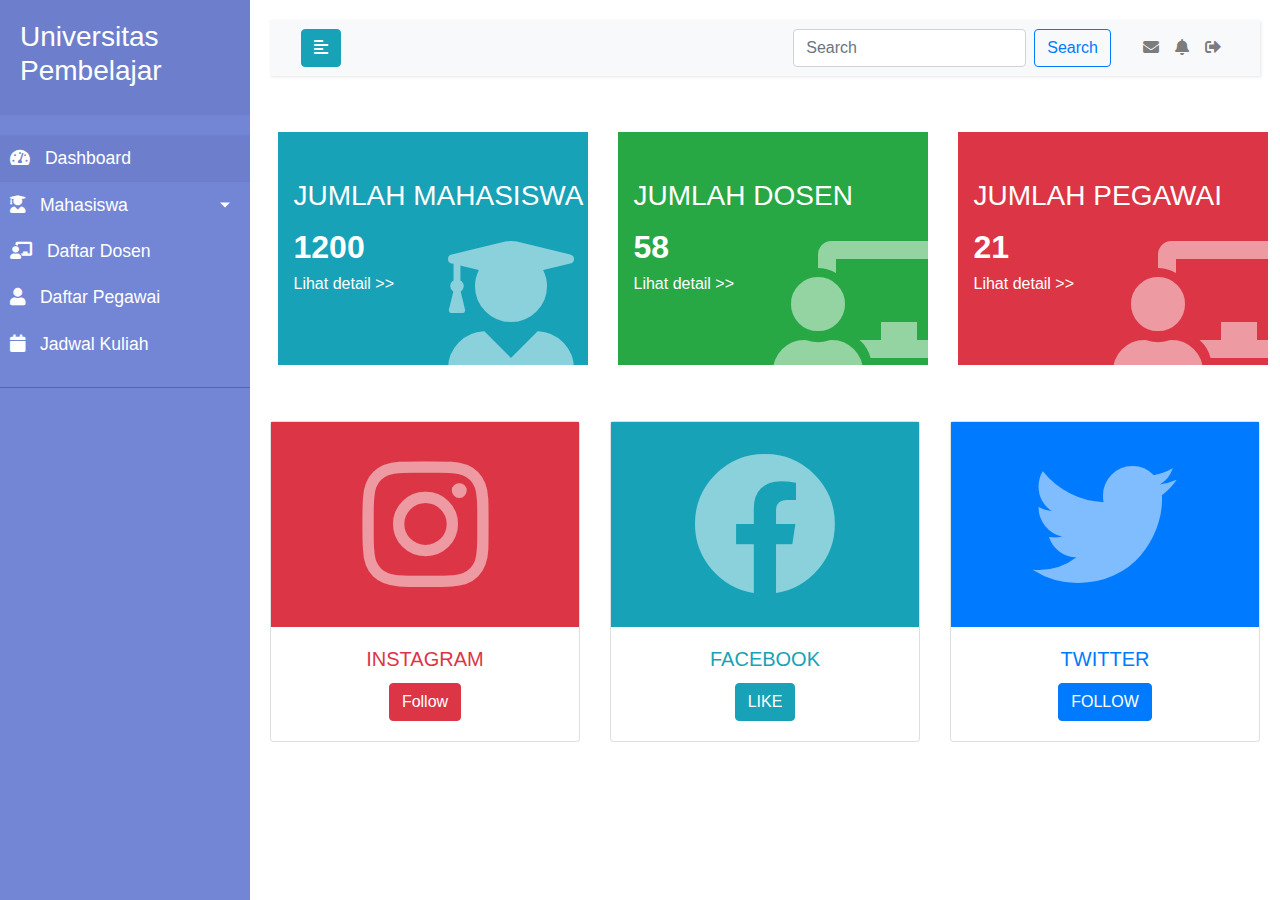
==== index.html @ 9bf20a33 "index.html" ====
<!DOCTYPE html>
<html lang="en">
<head>
    <meta charset="UTF-8">
    <meta name="viewport" content="width=device-width, initial-scale=1, shrink-to-fit=no">
    <link rel="stylesheet" href=styles.css>
    <link rel="stylesheet" href="https://stackpath.bootstrapcdn.com/bootstrap/4.3.1/css/bootstrap.min.css" integrity="sha384-ggOyR0iXCbMQv3Xipma34MD+dH/1fQ784/j6cY/iJTQUOhcWr7x9JvoRxT2MZw1T" crossorigin="anonymous"> 
    <link rel="stylesheet" href="https://cdnjs.cloudflare.com/ajax/libs/font-awesome/5.13.0/css/all.min.css">    <title>Universitas Pembelajar</title>
</head>
<body>
    <div class="wrapper">
        <!-- Sidebar  -->
        <nav id="sidebar">
            <div class="sidebar-header">
                <h3>Universitas Pembelajar</h3>
                <strong>UP</strong>
            </div>

            <ul class="list-unstyled components">
                <li class="active">
                    <a href="#homeSubmenu">
                        <i class="fas fa-tachometer-alt"></i>
                        Dashboard
                    </a>
                </li>
                <li>
                    <a href="#pageSubmenu" data-toggle="collapse" aria-expanded="false" class="dropdown-toggle">
                        <i class="fas fa-user-graduate"></i>
                        Mahasiswa
                    </a>
                    <ul class="collapse list-unstyled" id="pageSubmenu">
                        <li>
                            <a href="#">Daftar Mahasiswa</a>
                        </li>
                        <li>
                            <a href="#">Nilai Mahasiswa</a>
                        </li>
                    </ul>
                </li>
                <li>
                    <a href="#">
                        <i class="fas fa-chalkboard-teacher"></i>
                        Daftar Dosen
                    </a>
                </li>
                <li>
                    <a href="#">
                        <i class="fas fa-user"></i>
                        Daftar Pegawai
                    </a>
                </li>
                <li>
                    <a href="#">
                        <i class="fas fa-calendar"></i>
                        Jadwal Kuliah
                    </a>
                </li>
            </ul>
        </nav>

        <!-- Page Content  -->
        <div id="content">

            <nav class="navbar navbar-expand-lg navbar-light bg-light">
                <div class="container-fluid">

                    <button type="button" id="sidebarCollapse" class="btn btn-info">
                        <i class="fas fa-align-left"></i>
                    </button>
                    <button class="btn btn-dark d-inline-block d-lg-none ml-auto" type="button" data-toggle="collapse" data-target="#navbarSupportedContent" aria-controls="navbarSupportedContent" aria-expanded="false" aria-label="Toggle navigation">
                        <i class="fas fa-align-justify"></i>
                    </button>

                    <div class="collapse navbar-collapse" id="navbarSupportedContent">
                        <ul class="nav navbar-nav ml-auto">
                            <form class="form-inline my-2 my-lg-0 mr-4">
                                <input class="form-control mr-sm-2" type="search" placeholder="Search" aria-label="Search">
                                <button class="btn btn-outline-primary my-2 my-sm-0" type="submit">Search</button>
                            </form>
                            <li class="nav-item">
                                <a class="nav-link" href="#"><i class="fas fa-envelope"></i></a>
                            </li>
                            <li class="nav-item">
                                <a class="nav-link" href="#"><i class="fas fa-bell"></i></a>
                            </li>
                            <li class="nav-item">
                                <a class="nav-link" href="#"><i class="fas fa-sign-out-alt"></i></a>
                            </li>
                        </ul>
                    </div>
                </div>
            </nav>
            <div class="isi">
                <div class="row mt-5">
                    <div class="col-sm">
                        <div class="class-box">
                            <div class="bg-info">
                            <i class="fas fa-user-graduate big-right-icon"></i>
                            </div>
                            <div class="box-content">
                            <h3 class="title-bg text-outline">JUMLAH MAHASISWA</h3>
                            <p></p>
                            <h2 class="title-bg text-outline font-weight-bold">1200</h2>
                            <h6 class="title-bg text-outline">Lihat detail >></h6>
                            </div>
                        </div>
                    </div>
                    <div class="col-sm">
                        <div class="class-box">
                            <div class="bg-success">
                            <i class="fas fa-chalkboard-teacher big-right-icon"></i>
                            </div>
                            <div class="box-content">
                            <h3 class="title-bg text-outline">JUMLAH DOSEN</h3>
                            <p></p>
                            <h2 class="title-bg text-outline font-weight-bold">58</h2>
                            <h6 class="title-bg text-outline">Lihat detail >></h6>
                            </div>
                        </div>
                    </div>
                    <div class="col-sm">
                        <div class="class-box">
                            <div class="bg-danger">
                            <i class="fas fa-chalkboard-teacher big-right-icon"></i>
                            </div>
                            <div class="box-content">
                            <h3 class="title-bg text-outline">JUMLAH PEGAWAI</h3>
                            <p></p>
                            <h2 class="title-bg text-outline font-weight-bold">21</h2>
                            <h6 class="title-bg text-outline">Lihat detail >></h6>
                            </div>
                        </div>
                    </div>
                </div>
                <div class="row mt-5">
                    <div class="col-sm">
                        <div class="card text-center">
                            <div class=bg-danger>
                            <i class="fab fa-instagram big-centered-icon"></i>
                            </div>
                            <div class="card-body">
                              <h5 class="card-title text-danger">INSTAGRAM</h5>
                              <a href="#" class="btn btn-danger">Follow</a>
                            </div>
                          </div>
                    </div>
                    <div class="col-sm">
                        <div class="card text-center">
                            <div class=bg-info>
                            <i class="fab fa-facebook big-centered-icon"></i>
                            </div>
                            <div class="card-body">
                              <h5 class="card-title text-info">FACEBOOK</h5>
                              <a href="#" class="btn btn-info">LIKE</a>
                            </div>
                          </div>
                    </div>
                    <div class="col-sm">
                        <div class="card text-center">
                            <div class=bg-primary>
                            <i class="fab fa-twitter big-centered-icon"></i>
                            </div>
                            <div class="card-body">
                              <h5 class="card-title text-primary">TWITTER</h5>
                              <a href="#" class="btn btn-primary">FOLLOW</a>
                            </div>
                          </div>
                    </div>
                </div>
            </div>
        </div>
    </div>

    <!-- jQuery CDN - Slim version (=without AJAX) -->
    <script src="https://code.jquery.com/jquery-3.3.1.slim.min.js" integrity="sha384-q8i/X+965DzO0rT7abK41JStQIAqVgRVzpbzo5smXKp4YfRvH+8abtTE1Pi6jizo" crossorigin="anonymous"></script>
    <!-- Popper.JS -->
    <script src="https://cdnjs.cloudflare.com/ajax/libs/popper.js/1.14.0/umd/popper.min.js" integrity="sha384-cs/chFZiN24E4KMATLdqdvsezGxaGsi4hLGOzlXwp5UZB1LY//20VyM2taTB4QvJ" crossorigin="anonymous"></script>
    <!-- Bootstrap JS -->
    <script src="https://stackpath.bootstrapcdn.com/bootstrap/4.1.0/js/bootstrap.min.js" integrity="sha384-uefMccjFJAIv6A+rW+L4AHf99KvxDjWSu1z9VI8SKNVmz4sk7buKt/6v9KI65qnm" crossorigin="anonymous"></script>

    <script type="text/javascript">
        $(document).ready(function () {
            $('#sidebarCollapse').on('click', function () {
                $('#sidebar').toggleClass('active');
            });
        });
    </script>
</body>
</html>
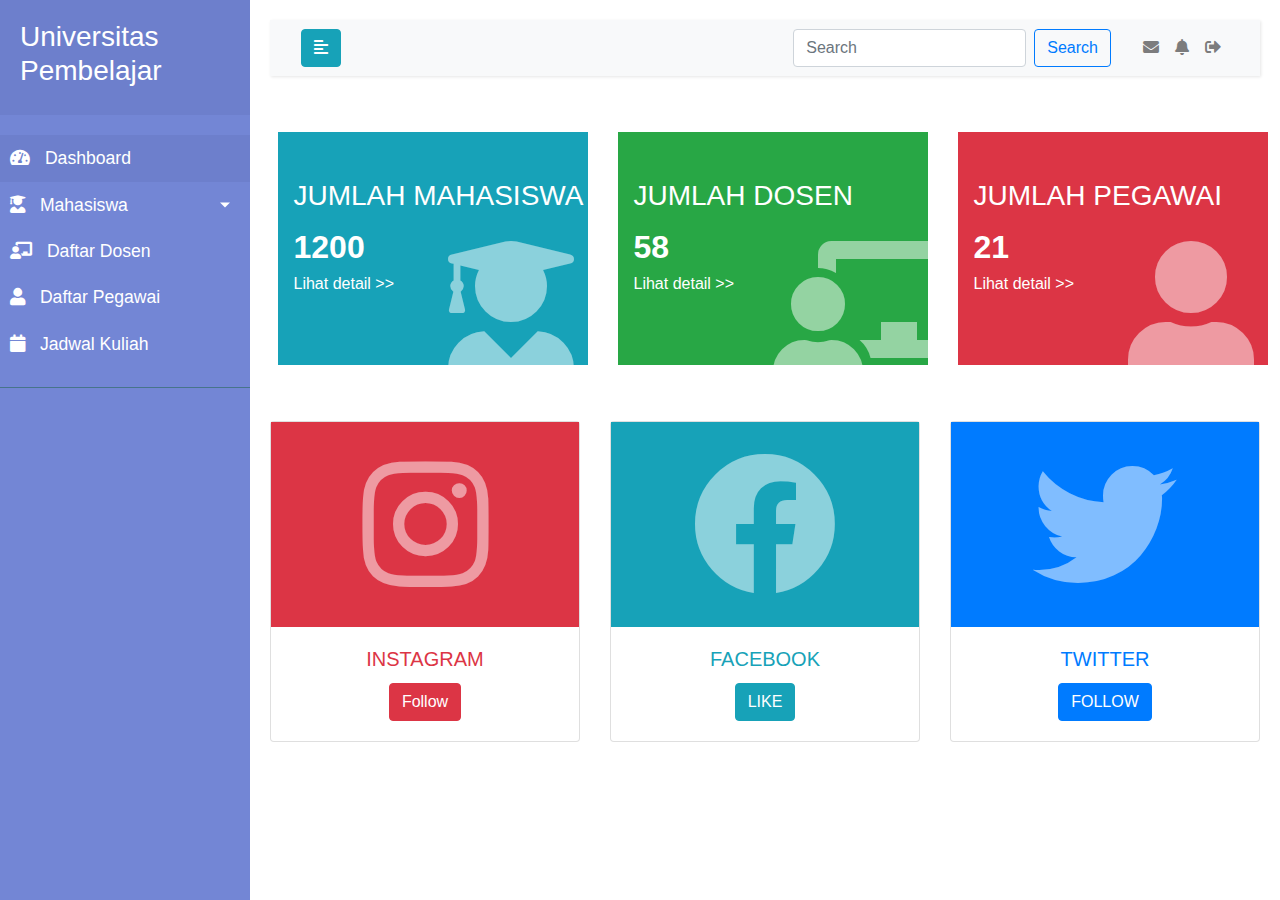
==== commit 3239727b: "all page" ====
--- a/index.html
+++ b/index.html
@@ -5,7 +5,8 @@
     <meta name="viewport" content="width=device-width, initial-scale=1, shrink-to-fit=no">
     <link rel="stylesheet" href=styles.css>
     <link rel="stylesheet" href="https://stackpath.bootstrapcdn.com/bootstrap/4.3.1/css/bootstrap.min.css" integrity="sha384-ggOyR0iXCbMQv3Xipma34MD+dH/1fQ784/j6cY/iJTQUOhcWr7x9JvoRxT2MZw1T" crossorigin="anonymous"> 
-    <link rel="stylesheet" href="https://cdnjs.cloudflare.com/ajax/libs/font-awesome/5.13.0/css/all.min.css">    <title>Universitas Pembelajar</title>
+    <link rel="stylesheet" href="https://cdnjs.cloudflare.com/ajax/libs/font-awesome/5.13.0/css/all.min.css">
+    <title>Universitas Pembelajar</title>
 </head>
 <body>
     <div class="wrapper">
@@ -18,7 +19,7 @@
 
             <ul class="list-unstyled components">
                 <li class="active">
-                    <a href="#homeSubmenu">
+                    <a href="index.html">
                         <i class="fas fa-tachometer-alt"></i>
                         Dashboard
                     </a>
@@ -30,27 +31,27 @@
                     </a>
                     <ul class="collapse list-unstyled" id="pageSubmenu">
                         <li>
-                            <a href="#">Daftar Mahasiswa</a>
+                            <a href="daftar-mahasiswa.html">Daftar Mahasiswa</a>
                         </li>
                         <li>
-                            <a href="#">Nilai Mahasiswa</a>
+                            <a href="nilai-kuliah.html">Nilai Mahasiswa</a>
                         </li>
                     </ul>
                 </li>
                 <li>
-                    <a href="#">
+                    <a href="daftar-dosen.html">
                         <i class="fas fa-chalkboard-teacher"></i>
                         Daftar Dosen
                     </a>
                 </li>
                 <li>
-                    <a href="#">
+                    <a href="daftar-pegawai.html">
                         <i class="fas fa-user"></i>
                         Daftar Pegawai
                     </a>
                 </li>
                 <li>
-                    <a href="#">
+                    <a href="jadwal-kuliah.html">
                         <i class="fas fa-calendar"></i>
                         Jadwal Kuliah
                     </a>
@@ -121,7 +122,7 @@
                     <div class="col-sm">
                         <div class="class-box">
                             <div class="bg-danger">
-                            <i class="fas fa-chalkboard-teacher big-right-icon"></i>
+                            <i class="fas fa-user big-right-icon"></i>
                             </div>
                             <div class="box-content">
                             <h3 class="title-bg text-outline">JUMLAH PEGAWAI</h3>
